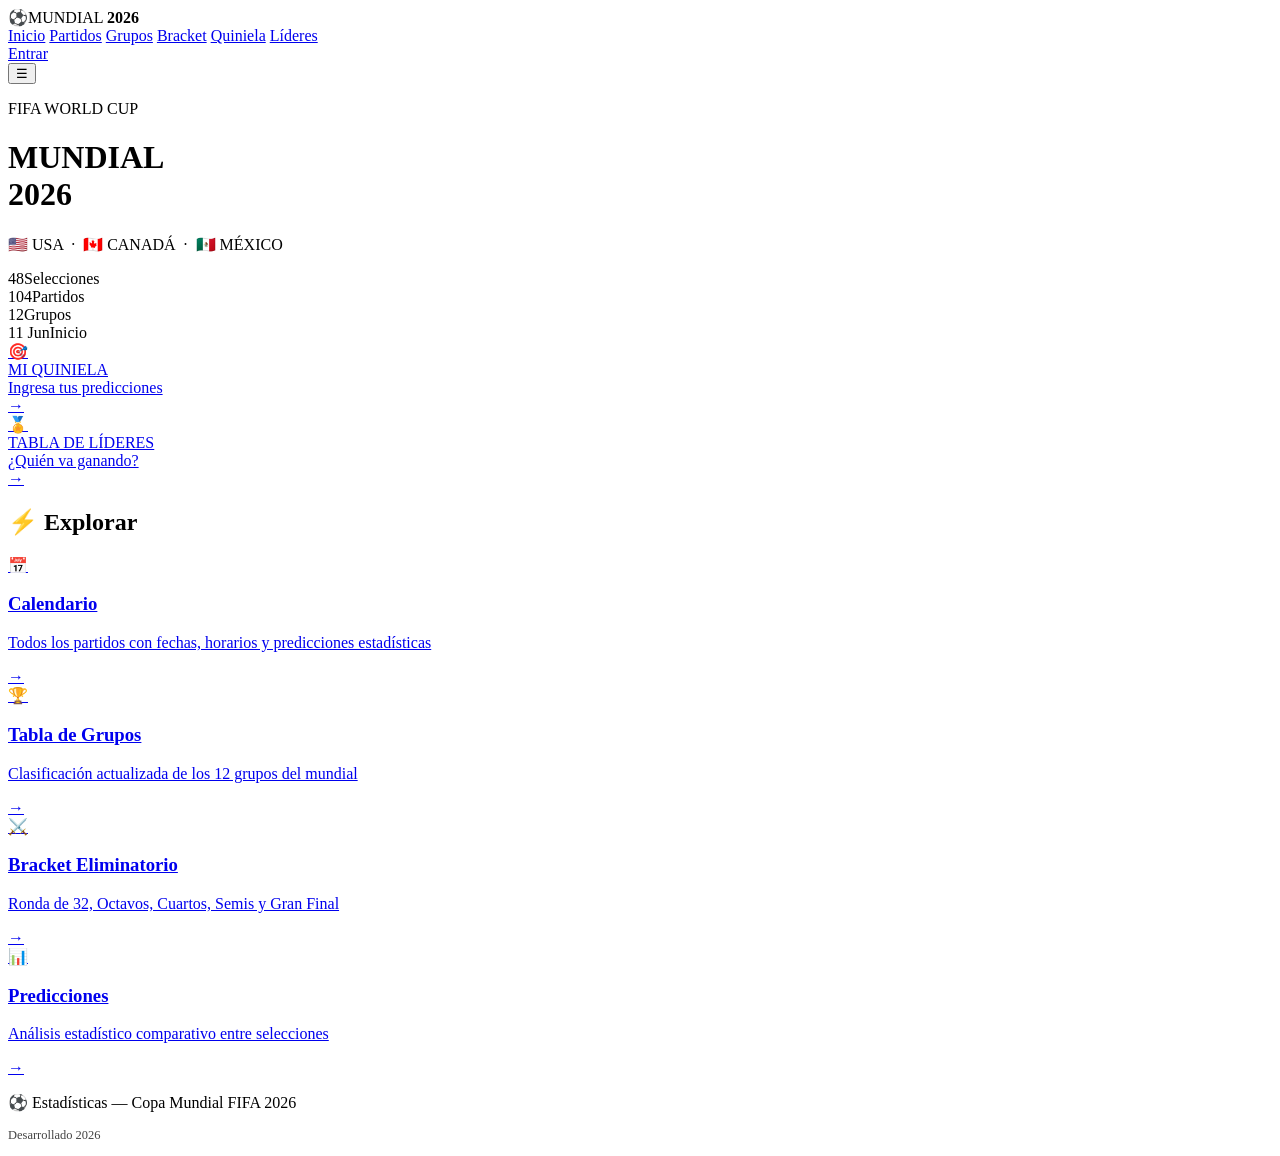
==== index.html @ 76055c12 "Version 6 - Errores estadistica" ====
<!DOCTYPE html>
<html lang="es">
<head>
  <meta charset="UTF-8"/>
  <meta name="viewport" content="width=device-width, initial-scale=1.0"/>
  <title>Mundial 2026 — Quiniela</title>
  <link href="https://fonts.googleapis.com/css2?family=Oswald:wght@400;600;700&family=Barlow:wght@300;400;500&display=swap" rel="stylesheet"/>
  <link rel="stylesheet" href="css/styles.css"/>
</head>
<body>
  <nav class="navbar">
    <div class="nav-brand"><span class="trophy">⚽</span><span class="brand-text">MUNDIAL <strong>2026</strong></span></div>
    <div class="nav-links" id="navLinks">
      <a href="index.html" class="active">Inicio</a>
      <a href="pages/calendario.html">Partidos</a>
      <a href="pages/grupos.html">Grupos</a>
      <a href="pages/brackets.html">Bracket</a>
      <a href="pages/quiniela.html">Quiniela</a>
      <a href="pages/lideres.html">Líderes</a>
      <div id="authArea"><a href="pages/login.html" class="btn-nav">Entrar</a></div>
    </div>
    <button class="hamburger" onclick="document.getElementById('navLinks').classList.toggle('open')">☰</button>
  </nav>

  <header class="hero">
    <div class="hero-bg"></div>
    <div class="hero-content">
      <p class="hero-label">FIFA WORLD CUP</p>
      <h1 class="hero-title">MUNDIAL<br/><span>2026</span></h1>
      <p class="hero-sub">🇺🇸 USA &nbsp;·&nbsp; 🇨🇦 CANADÁ &nbsp;·&nbsp; 🇲🇽 MÉXICO</p>
      <div class="hero-stats-bar">
        <div class="stat-pill"><span class="stat-n">48</span><span class="stat-l">Selecciones</span></div>
        <div class="stat-pill"><span class="stat-n">104</span><span class="stat-l">Partidos</span></div>
        <div class="stat-pill"><span class="stat-n">12</span><span class="stat-l">Grupos</span></div>
        <div class="stat-pill"><span class="stat-n">11 Jun</span><span class="stat-l">Inicio</span></div>
      </div>
    </div>
  </header>

  <section class="quick-actions">
    <div class="qa-grid">
      <a href="pages/quiniela.html" class="qa-card qa-primary">
        <div class="qa-icon">🎯</div>
        <div class="qa-text"><div class="qa-title">MI QUINIELA</div><div class="qa-sub">Ingresa tus predicciones</div></div>
        <span class="qa-arrow">→</span>
      </a>
      <a href="pages/lideres.html" class="qa-card qa-gold">
        <div class="qa-icon">🏅</div>
        <div class="qa-text"><div class="qa-title">TABLA DE LÍDERES</div><div class="qa-sub">¿Quién va ganando?</div></div>
        <span class="qa-arrow">→</span>
      </a>
    </div>
  </section>

  <section class="main-menu">
    <h2 class="section-title"><span>⚡</span> Explorar</h2>
    <div class="menu-grid">
      <a href="pages/calendario.html" class="menu-card" style="--accent:#00d4ff">
        <div class="card-icon">📅</div><h3>Calendario</h3>
        <p>Todos los partidos con fechas, horarios y predicciones estadísticas</p>
        <span class="card-arrow">→</span>
      </a>
      <a href="pages/grupos.html" class="menu-card" style="--accent:#00ff88">
        <div class="card-icon">🏆</div><h3>Tabla de Grupos</h3>
        <p>Clasificación actualizada de los 12 grupos del mundial</p>
        <span class="card-arrow">→</span>
      </a>
      <a href="pages/brackets.html" class="menu-card" style="--accent:#ff6b35">
        <div class="card-icon">⚔️</div><h3>Bracket Eliminatorio</h3>
        <p>Ronda de 32, Octavos, Cuartos, Semis y Gran Final</p>
        <span class="card-arrow">→</span>
      </a>
      <a href="pages/predicciones.html" class="menu-card" style="--accent:#fb7185">
        <div class="card-icon">📊</div><h3>Predicciones</h3>
        <p>Análisis estadístico comparativo entre selecciones</p>
        <span class="card-arrow">→</span>
      </a>
    </div>
  </section>

  <footer class="footer">
    <p>⚽ Estadísticas — Copa Mundial FIFA 2026</p>
    <p style="color:#444;font-size:.78rem;margin-top:.3rem">Desarrollado 2026</p>
  </footer>

  <script src="js/supabase.js"></script>
  <script src="js/app.js"></script>
  <script>
    // Render auth area
    document.addEventListener('DOMContentLoaded', () => {
      const area = document.getElementById('authArea');
      const session = SBAuth.getSession();
      const profile = JSON.parse(localStorage.getItem('user_profile') || 'null');
      if (session && profile) {
        area.innerHTML = `
          <span style="color:var(--text-dim);font-size:.8rem;margin-right:.5rem">
            ${profile.es_admin ? '🔑' : '👤'} ${profile.nombre}
          </span>
          ${profile.es_admin ? '<a href="pages/admin.html" class="btn-nav" style="margin-right:.4rem">Admin</a>' : ''}
          <button onclick="SBAuth.logout()" style="background:#c0392b;border:1px solid #e74c3c;color:#fff;font-weight:700;padding:.35rem .8rem;border-radius:5px;cursor:pointer;font-size:.82rem">🚪 Salir</button>
        `;
      }
    });
  </script>
</body>
</html>
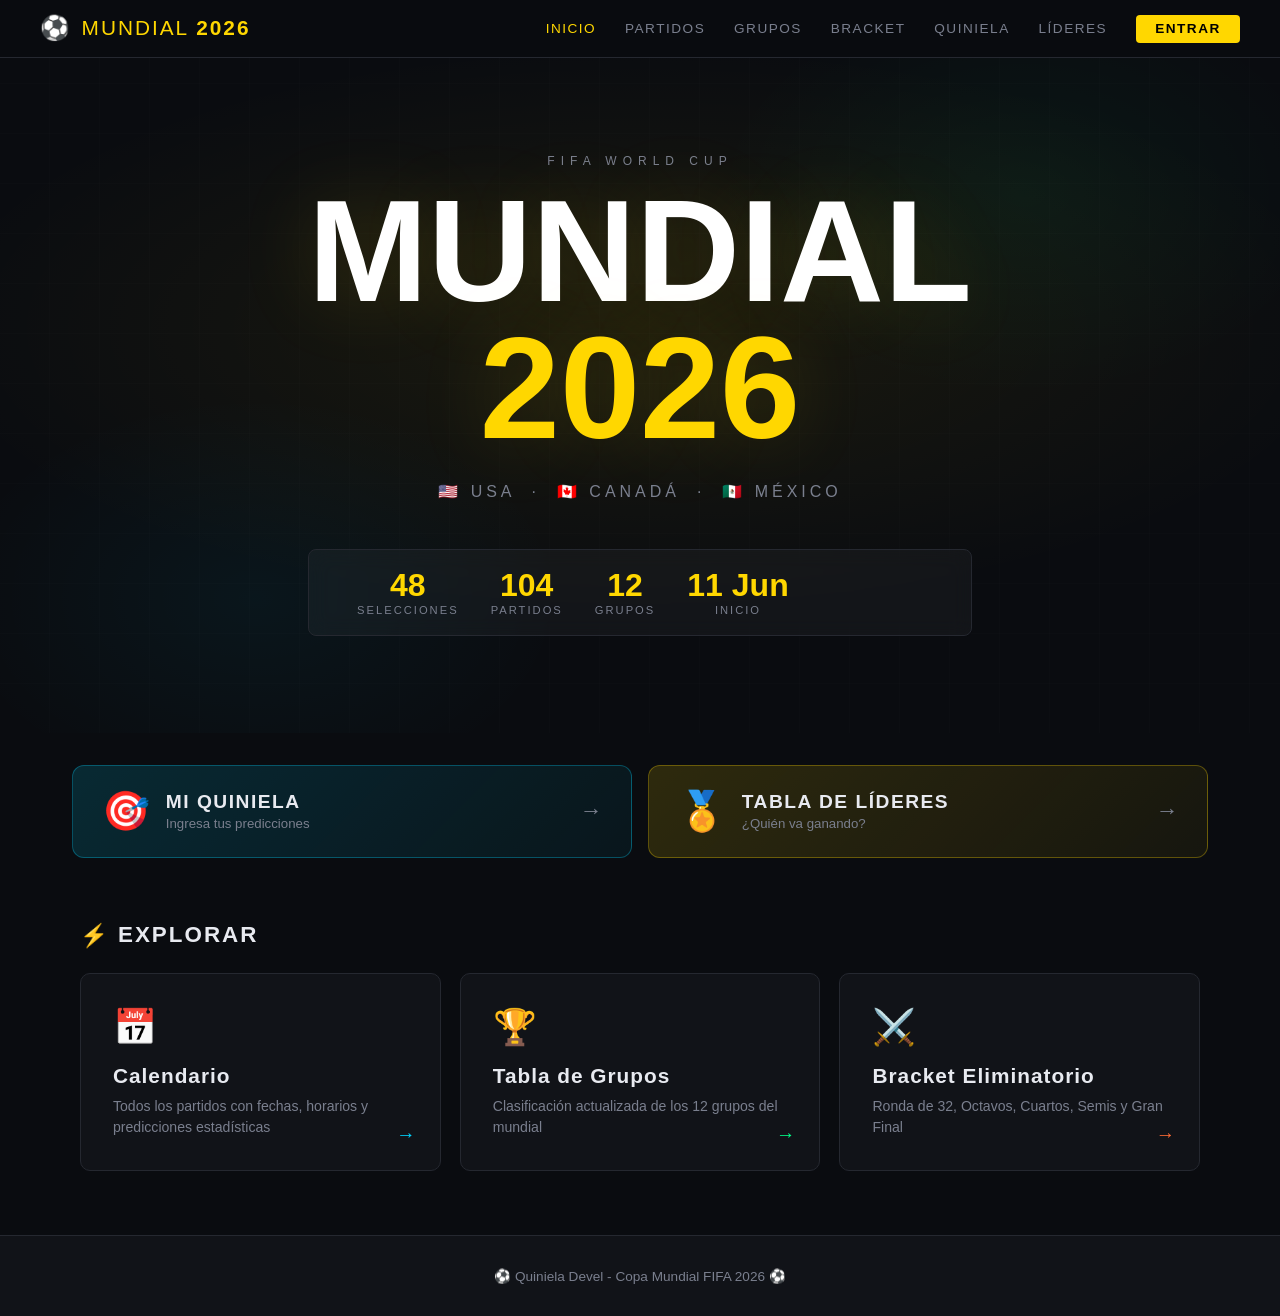
==== commit 1778ab53: "Ultima subida de cambios" ====
--- a/index.html
+++ b/index.html
@@ -70,23 +70,16 @@
         <p>Ronda de 32, Octavos, Cuartos, Semis y Gran Final</p>
         <span class="card-arrow">→</span>
       </a>
-      <a href="pages/predicciones.html" class="menu-card" style="--accent:#fb7185">
-        <div class="card-icon">📊</div><h3>Predicciones</h3>
-        <p>Análisis estadístico comparativo entre selecciones</p>
-        <span class="card-arrow">→</span>
-      </a>
     </div>
   </section>
 
   <footer class="footer">
-    <p>⚽ Estadísticas — Copa Mundial FIFA 2026</p>
-    <p style="color:#444;font-size:.78rem;margin-top:.3rem">Desarrollado 2026</p>
+    <p>⚽ Quiniela Devel - Copa Mundial FIFA 2026 ⚽</p>
   </footer>
 
   <script src="js/supabase.js"></script>
   <script src="js/app.js"></script>
   <script>
-    // Render auth area
     document.addEventListener('DOMContentLoaded', () => {
       const area = document.getElementById('authArea');
       const session = SBAuth.getSession();
--- a/css/styles.css
+++ b/css/styles.css
@@ -0,0 +1,1323 @@
+/* ============================================================
+   MUNDIAL 2026 — CSS Principal
+   Estilo: Dashboard deportivo oscuro con acentos vibrantes
+   ============================================================ */
+
+:root {
+  --bg: #0a0c10;
+  --bg2: #111318;
+  --bg3: #1a1d24;
+  --border: #252830;
+  --text: #e8eaf0;
+  --text-dim: #7a7f8e;
+  --gold: #ffd700;
+  --cyan: #00d4ff;
+  --green: #00ff88;
+  --red: #ff4757;
+  --font-display: 'Oswald', sans-serif;
+  --font-body: 'Barlow', sans-serif;
+}
+
+* { margin: 0; padding: 0; box-sizing: border-box; }
+
+body {
+  background: var(--bg);
+  color: var(--text);
+  font-family: var(--font-body);
+  min-height: 100vh;
+}
+
+a { text-decoration: none; color: inherit; }
+
+/* ── NAVBAR ── */
+.navbar {
+  display: flex;
+  align-items: center;
+  justify-content: space-between;
+  padding: .9rem 2.5rem;
+  background: rgba(10,12,16,.95);
+  border-bottom: 1px solid var(--border);
+  position: sticky;
+  top: 0;
+  z-index: 100;
+  backdrop-filter: blur(10px);
+}
+
+.nav-brand {
+  display: flex;
+  align-items: center;
+  gap: .6rem;
+  font-family: var(--font-display);
+  font-size: 1.3rem;
+  letter-spacing: 2px;
+  color: var(--gold);
+}
+
+.nav-brand .trophy { font-size: 1.5rem; }
+
+.nav-links {
+  display: flex;
+  align-items: center;
+  gap: 1.8rem;
+}
+
+.nav-links a {
+  font-family: var(--font-display);
+  font-size: .85rem;
+  letter-spacing: 1.5px;
+  text-transform: uppercase;
+  color: var(--text-dim);
+  transition: color .2s;
+}
+
+.nav-links a:hover,
+.nav-links a.active { color: var(--gold); }
+
+.btn-nav {
+  background: var(--gold);
+  color: #000 !important;
+  padding: .4rem 1.2rem;
+  border-radius: 4px;
+  font-weight: 600;
+  transition: opacity .2s !important;
+}
+.btn-nav:hover { opacity: .85; }
+
+/* ── HERO ── */
+.hero {
+  position: relative;
+  min-height: 75vh;
+  display: flex;
+  flex-direction: column;
+  align-items: center;
+  justify-content: center;
+  overflow: hidden;
+  text-align: center;
+}
+
+.hero-bg {
+  position: absolute;
+  inset: 0;
+  background:
+    radial-gradient(ellipse 80% 60% at 50% 40%, rgba(255,215,0,.07) 0%, transparent 70%),
+    radial-gradient(ellipse 40% 50% at 20% 80%, rgba(0,212,255,.05) 0%, transparent 60%),
+    radial-gradient(ellipse 40% 50% at 80% 20%, rgba(0,255,136,.05) 0%, transparent 60%);
+  background-color: var(--bg);
+}
+
+/* field lines overlay */
+.hero-bg::after {
+  content: '';
+  position: absolute;
+  inset: 0;
+  background-image:
+    repeating-linear-gradient(90deg, transparent, transparent 49px, rgba(255,255,255,.02) 50px),
+    repeating-linear-gradient(0deg,  transparent, transparent 49px, rgba(255,255,255,.02) 50px);
+}
+
+.hero-content { position: relative; z-index: 1; }
+
+.hero-label {
+  font-family: var(--font-display);
+  font-size: .75rem;
+  letter-spacing: 6px;
+  color: var(--text-dim);
+  margin-bottom: 1rem;
+}
+
+.hero-title {
+  font-family: var(--font-display);
+  font-size: clamp(4rem, 12vw, 9rem);
+  font-weight: 700;
+  line-height: .95;
+  color: #fff;
+  text-shadow: 0 0 80px rgba(255,215,0,.15);
+}
+.hero-title span { color: var(--gold); }
+
+.hero-sub {
+  margin-top: 1.5rem;
+  font-size: 1rem;
+  letter-spacing: 4px;
+  color: var(--text-dim);
+  text-transform: uppercase;
+}
+
+.hero-countries {
+  margin-top: .8rem;
+  font-size: .9rem;
+  color: var(--cyan);
+  letter-spacing: 2px;
+}
+
+.hero-stats-bar {
+  position: relative;
+  z-index: 1;
+  display: flex;
+  gap: 2rem;
+  margin-top: 3rem;
+  padding: 1.2rem 3rem;
+  background: rgba(255,255,255,.04);
+  border: 1px solid var(--border);
+  border-radius: 8px;
+  backdrop-filter: blur(10px);
+}
+
+.stat-pill {
+  display: flex;
+  flex-direction: column;
+  align-items: center;
+  gap: .2rem;
+}
+
+.stat-n {
+  font-family: var(--font-display);
+  font-size: 2rem;
+  font-weight: 700;
+  color: var(--gold);
+  line-height: 1;
+}
+
+.stat-l {
+  font-size: .7rem;
+  letter-spacing: 2px;
+  text-transform: uppercase;
+  color: var(--text-dim);
+}
+
+/* ── MAIN MENU ── */
+.main-menu {
+  padding: 4rem 2.5rem;
+  max-width: 1200px;
+  margin: 0 auto;
+}
+
+.menu-grid {
+  display: grid;
+  grid-template-columns: repeat(auto-fit, minmax(300px, 1fr));
+  gap: 1.2rem;
+}
+
+.menu-card {
+  display: block;
+  background: var(--bg2);
+  border: 1px solid var(--border);
+  border-radius: 10px;
+  padding: 2rem;
+  transition: transform .2s, border-color .2s, box-shadow .2s;
+  position: relative;
+  overflow: hidden;
+  cursor: pointer;
+}
+
+.menu-card::before {
+  content: '';
+  position: absolute;
+  top: 0; left: 0; right: 0;
+  height: 3px;
+  background: var(--accent);
+  transform: scaleX(0);
+  transform-origin: left;
+  transition: transform .3s;
+}
+
+.menu-card:hover::before { transform: scaleX(1); }
+
+.menu-card:hover {
+  transform: translateY(-4px);
+  border-color: var(--accent);
+  box-shadow: 0 10px 40px rgba(0,0,0,.4);
+}
+
+.card-icon {
+  font-size: 2.2rem;
+  margin-bottom: 1rem;
+}
+
+.menu-card h3 {
+  font-family: var(--font-display);
+  font-size: 1.3rem;
+  letter-spacing: 1px;
+  margin-bottom: .5rem;
+  color: var(--text);
+}
+
+.menu-card p {
+  font-size: .88rem;
+  color: var(--text-dim);
+  line-height: 1.5;
+}
+
+.card-arrow {
+  position: absolute;
+  bottom: 1.5rem;
+  right: 1.5rem;
+  font-size: 1.2rem;
+  color: var(--accent);
+  transition: transform .2s;
+}
+
+.menu-card:hover .card-arrow { transform: translateX(4px); }
+
+/* ── UPCOMING MATCHES ── */
+.upcoming {
+  padding: 2rem 2.5rem 4rem;
+  max-width: 1200px;
+  margin: 0 auto;
+}
+
+.section-title {
+  font-family: var(--font-display);
+  font-size: 1.4rem;
+  letter-spacing: 2px;
+  text-transform: uppercase;
+  color: var(--text);
+  margin-bottom: 1.5rem;
+  display: flex;
+  align-items: center;
+  gap: .5rem;
+}
+
+.matches-strip {
+  display: flex;
+  flex-wrap: wrap;
+  gap: .8rem;
+}
+
+.match-chip {
+  background: var(--bg2);
+  border: 1px solid var(--border);
+  border-radius: 8px;
+  padding: .8rem 1.2rem;
+  display: flex;
+  flex-direction: column;
+  gap: .2rem;
+  min-width: 180px;
+  transition: border-color .2s;
+}
+
+.match-chip:hover { border-color: var(--gold); }
+
+.chip-group {
+  font-size: .65rem;
+  text-transform: uppercase;
+  letter-spacing: 2px;
+  color: var(--gold);
+}
+
+.chip-teams {
+  font-family: var(--font-display);
+  font-size: .95rem;
+  color: var(--text);
+}
+
+.chip-teams em {
+  font-style: normal;
+  color: var(--text-dim);
+  font-size: .75rem;
+  margin: 0 .2rem;
+}
+
+.chip-date {
+  font-size: .72rem;
+  color: var(--text-dim);
+}
+
+/* ── PAGE HEADER ── */
+.page-header {
+  background: var(--bg2);
+  border-bottom: 1px solid var(--border);
+  padding: 2.5rem 2.5rem 2rem;
+}
+
+.page-header h1 {
+  font-family: var(--font-display);
+  font-size: 2.2rem;
+  letter-spacing: 2px;
+  color: var(--gold);
+}
+
+.page-header p {
+  color: var(--text-dim);
+  margin-top: .3rem;
+}
+
+/* ── PAGE CONTENT ── */
+.page-content {
+  max-width: 1200px;
+  margin: 0 auto;
+  padding: 2.5rem;
+}
+
+/* ── TABLES ── */
+.table-wrap {
+  overflow-x: auto;
+  border-radius: 10px;
+  border: 1px solid var(--border);
+}
+
+table {
+  width: 100%;
+  border-collapse: collapse;
+  font-size: .88rem;
+}
+
+thead tr {
+  background: var(--bg3);
+  border-bottom: 1px solid var(--border);
+}
+
+thead th {
+  padding: .9rem 1rem;
+  text-align: left;
+  font-family: var(--font-display);
+  font-size: .75rem;
+  letter-spacing: 2px;
+  text-transform: uppercase;
+  color: var(--text-dim);
+  white-space: nowrap;
+}
+
+tbody tr {
+  border-bottom: 1px solid var(--border);
+  transition: background .15s;
+}
+
+tbody tr:last-child { border-bottom: none; }
+tbody tr:hover { background: rgba(255,255,255,.03); }
+
+tbody td {
+  padding: .85rem 1rem;
+  color: var(--text);
+}
+
+.td-team {
+  font-weight: 500;
+  display: flex;
+  align-items: center;
+  gap: .6rem;
+}
+
+.td-num {
+  font-family: var(--font-display);
+  font-size: 1rem;
+  text-align: center;
+}
+
+.pts { color: var(--gold); font-weight: 700; }
+.win { color: var(--green); }
+.loss { color: var(--red); }
+
+/* ── MATCH ROWS ── */
+.match-row {
+  display: grid;
+  grid-template-columns: 1fr auto 1fr;
+  align-items: center;
+  padding: 1rem 1.5rem;
+  border-bottom: 1px solid var(--border);
+  gap: 1rem;
+  cursor: pointer;
+  transition: background .15s;
+}
+
+.match-row:hover { background: rgba(255,255,255,.03); }
+
+.team-side {
+  display: flex;
+  align-items: center;
+  gap: .6rem;
+}
+
+.team-side.away {
+  flex-direction: row-reverse;
+  text-align: right;
+}
+
+.team-name {
+  font-family: var(--font-display);
+  font-size: 1rem;
+  letter-spacing: .5px;
+}
+
+.match-center {
+  display: flex;
+  flex-direction: column;
+  align-items: center;
+  gap: .2rem;
+  min-width: 100px;
+}
+
+.match-score {
+  font-family: var(--font-display);
+  font-size: 1.4rem;
+  font-weight: 700;
+  color: var(--gold);
+}
+
+.match-vs {
+  font-family: var(--font-display);
+  font-size: 1.1rem;
+  color: var(--text-dim);
+}
+
+.match-time {
+  font-size: .75rem;
+  color: var(--text-dim);
+}
+
+.badge-group {
+  font-size: .65rem;
+  letter-spacing: 2px;
+  text-transform: uppercase;
+  color: var(--cyan);
+  background: rgba(0,212,255,.08);
+  padding: .15rem .5rem;
+  border-radius: 3px;
+}
+
+.badge-status {
+  font-size: .65rem;
+  letter-spacing: 1px;
+  padding: .15rem .5rem;
+  border-radius: 3px;
+}
+
+.status-pending {
+  color: var(--text-dim);
+  background: rgba(255,255,255,.06);
+}
+
+.status-live {
+  color: var(--green);
+  background: rgba(0,255,136,.1);
+  animation: pulse 1.5s infinite;
+}
+
+.status-done {
+  color: #fff;
+  background: rgba(255,255,255,.1);
+}
+
+@keyframes pulse {
+  0%,100% { opacity:1 }
+  50% { opacity:.5 }
+}
+
+/* ── MODAL ── */
+.modal-overlay {
+  position: fixed;
+  inset: 0;
+  background: rgba(0,0,0,.8);
+  backdrop-filter: blur(6px);
+  display: flex;
+  align-items: center;
+  justify-content: center;
+  z-index: 999;
+  opacity: 0;
+  pointer-events: none;
+  transition: opacity .25s;
+}
+
+.modal-overlay.open {
+  opacity: 1;
+  pointer-events: all;
+}
+
+.modal {
+  background: var(--bg2);
+  border: 1px solid var(--border);
+  border-radius: 14px;
+  padding: 2rem;
+  max-width: 540px;
+  width: 90%;
+  max-height: 85vh;
+  overflow-y: auto;
+  transform: translateY(20px);
+  transition: transform .25s;
+}
+
+.modal-overlay.open .modal { transform: translateY(0); }
+
+.modal-header {
+  display: flex;
+  justify-content: space-between;
+  align-items: flex-start;
+  margin-bottom: 1.5rem;
+}
+
+.modal-title {
+  font-family: var(--font-display);
+  font-size: 1.3rem;
+  color: var(--gold);
+}
+
+.modal-close {
+  background: none;
+  border: none;
+  color: var(--text-dim);
+  font-size: 1.3rem;
+  cursor: pointer;
+  transition: color .2s;
+}
+.modal-close:hover { color: var(--text); }
+
+/* Prediction box */
+.pred-box {
+  background: var(--bg3);
+  border-radius: 10px;
+  padding: 1.5rem;
+  margin: 1rem 0;
+}
+
+.pred-teams {
+  display: flex;
+  justify-content: space-between;
+  align-items: center;
+  font-family: var(--font-display);
+  font-size: 1.3rem;
+  margin-bottom: 1rem;
+}
+
+.pred-score {
+  color: var(--gold);
+  font-size: 1.8rem;
+  font-weight: 700;
+  letter-spacing: 3px;
+}
+
+.pred-stats {
+  display: grid;
+  grid-template-columns: 1fr 1fr 1fr;
+  gap: .8rem;
+  margin-top: 1rem;
+}
+
+.pred-stat {
+  background: rgba(255,255,255,.04);
+  border-radius: 6px;
+  padding: .7rem;
+  text-align: center;
+}
+
+.pred-stat .val {
+  font-family: var(--font-display);
+  font-size: 1.2rem;
+  color: var(--cyan);
+}
+
+.pred-stat .lbl {
+  font-size: .65rem;
+  text-transform: uppercase;
+  letter-spacing: 1px;
+  color: var(--text-dim);
+  margin-top: .2rem;
+}
+
+.pred-explain {
+  background: rgba(0,255,136,.05);
+  border-left: 3px solid var(--green);
+  padding: 1rem 1.2rem;
+  border-radius: 0 8px 8px 0;
+  font-size: .85rem;
+  color: var(--text);
+  line-height: 1.6;
+  margin-top: 1rem;
+}
+
+/* ── FORMS ── */
+.form-group {
+  margin-bottom: 1.2rem;
+}
+
+.form-group label {
+  display: block;
+  font-size: .78rem;
+  letter-spacing: 1.5px;
+  text-transform: uppercase;
+  color: var(--text-dim);
+  margin-bottom: .4rem;
+}
+
+.form-group input,
+.form-group select {
+  width: 100%;
+  background: var(--bg3);
+  border: 1px solid var(--border);
+  border-radius: 6px;
+  padding: .75rem 1rem;
+  color: var(--text);
+  font-family: var(--font-body);
+  font-size: .9rem;
+  outline: none;
+  transition: border-color .2s;
+}
+
+.form-group input:focus,
+.form-group select:focus {
+  border-color: var(--gold);
+}
+
+.btn {
+  display: inline-flex;
+  align-items: center;
+  gap: .5rem;
+  padding: .75rem 1.8rem;
+  border-radius: 6px;
+  border: none;
+  cursor: pointer;
+  font-family: var(--font-display);
+  font-size: .9rem;
+  letter-spacing: 1px;
+  text-transform: uppercase;
+  transition: opacity .2s, transform .15s;
+}
+
+.btn:hover { opacity: .85; transform: translateY(-1px); }
+.btn:active { transform: translateY(0); }
+
+.btn-primary { background: var(--gold); color: #000; }
+.btn-secondary { background: var(--bg3); color: var(--text); border: 1px solid var(--border); }
+.btn-success { background: var(--green); color: #000; }
+.btn-danger { background: var(--red); color: #fff; }
+.btn-sm { padding: .4rem 1rem; font-size: .8rem; }
+.btn-full { width: 100%; justify-content: center; }
+
+/* ── GROUP BLOCK ── */
+.group-block {
+  background: var(--bg2);
+  border: 1px solid var(--border);
+  border-radius: 10px;
+  overflow: hidden;
+  margin-bottom: 1.5rem;
+}
+
+.group-header {
+  background: var(--bg3);
+  padding: .8rem 1.2rem;
+  font-family: var(--font-display);
+  font-size: 1rem;
+  letter-spacing: 2px;
+  text-transform: uppercase;
+  color: var(--gold);
+  border-bottom: 1px solid var(--border);
+}
+
+/* ── BRACKET ── */
+.bracket-container {
+  overflow-x: auto;
+  padding-bottom: 1rem;
+}
+
+.bracket {
+  display: flex;
+  gap: 2rem;
+  min-width: 1200px;
+  padding: 1rem;
+}
+
+.bracket-round {
+  display: flex;
+  flex-direction: column;
+  gap: .5rem;
+  min-width: 180px;
+}
+
+.round-title {
+  font-family: var(--font-display);
+  font-size: .75rem;
+  letter-spacing: 2px;
+  text-transform: uppercase;
+  color: var(--gold);
+  padding: .5rem;
+  text-align: center;
+  border-bottom: 1px solid var(--border);
+  margin-bottom: .5rem;
+}
+
+.bracket-match {
+  background: var(--bg3);
+  border: 1px solid var(--border);
+  border-radius: 6px;
+  overflow: hidden;
+  font-size: .82rem;
+}
+
+.bracket-team {
+  padding: .5rem .8rem;
+  display: flex;
+  justify-content: space-between;
+  border-bottom: 1px solid var(--border);
+}
+
+.bracket-team:last-child { border-bottom: none; }
+.bracket-team.winner { color: var(--gold); font-weight: 600; }
+.bracket-team.tbd { color: var(--text-dim); font-style: italic; }
+
+/* ── LEADERBOARD ── */
+.leader-row {
+  display: flex;
+  align-items: center;
+  gap: 1rem;
+  padding: .9rem 1.2rem;
+  border-bottom: 1px solid var(--border);
+  transition: background .15s;
+}
+
+.leader-row:hover { background: rgba(255,255,255,.03); }
+
+.leader-rank {
+  font-family: var(--font-display);
+  font-size: 1.2rem;
+  font-weight: 700;
+  width: 2rem;
+  text-align: center;
+  color: var(--text-dim);
+}
+
+.leader-rank.gold { color: var(--gold); }
+.leader-rank.silver { color: #c0c0c0; }
+.leader-rank.bronze { color: #cd7f32; }
+
+.leader-name {
+  flex: 1;
+  font-weight: 500;
+}
+
+.leader-pts {
+  font-family: var(--font-display);
+  font-size: 1.1rem;
+  color: var(--gold);
+}
+
+/* ── AUTH PAGES ── */
+.auth-page {
+  min-height: 100vh;
+  display: flex;
+  align-items: center;
+  justify-content: center;
+  background: var(--bg);
+}
+
+.auth-card {
+  background: var(--bg2);
+  border: 1px solid var(--border);
+  border-radius: 14px;
+  padding: 2.5rem;
+  width: 100%;
+  max-width: 400px;
+}
+
+.auth-logo {
+  text-align: center;
+  margin-bottom: 2rem;
+}
+
+.auth-logo .trophy-big { font-size: 2.5rem; }
+
+.auth-logo h2 {
+  font-family: var(--font-display);
+  color: var(--gold);
+  letter-spacing: 2px;
+  margin-top: .5rem;
+}
+
+.auth-tabs {
+  display: flex;
+  border-bottom: 1px solid var(--border);
+  margin-bottom: 1.5rem;
+}
+
+.auth-tab {
+  flex: 1;
+  padding: .6rem;
+  text-align: center;
+  font-family: var(--font-display);
+  font-size: .85rem;
+  letter-spacing: 1px;
+  text-transform: uppercase;
+  color: var(--text-dim);
+  cursor: pointer;
+  border-bottom: 2px solid transparent;
+  transition: color .2s, border-color .2s;
+}
+
+.auth-tab.active {
+  color: var(--gold);
+  border-color: var(--gold);
+}
+
+/* ── ALERTS ── */
+.alert {
+  padding: .75rem 1rem;
+  border-radius: 6px;
+  font-size: .85rem;
+  margin-bottom: 1rem;
+}
+
+.alert-success { background: rgba(0,255,136,.1); border: 1px solid rgba(0,255,136,.3); color: var(--green); }
+.alert-error   { background: rgba(255,71,87,.1);  border: 1px solid rgba(255,71,87,.3);  color: var(--red); }
+.alert-info    { background: rgba(0,212,255,.1);  border: 1px solid rgba(0,212,255,.3);  color: var(--cyan); }
+
+/* ── ADMIN PANEL ── */
+.admin-grid {
+  display: grid;
+  grid-template-columns: 240px 1fr;
+  min-height: calc(100vh - 60px);
+}
+
+.admin-sidebar {
+  background: var(--bg2);
+  border-right: 1px solid var(--border);
+  padding: 1.5rem 0;
+}
+
+.sidebar-item {
+  display: flex;
+  align-items: center;
+  gap: .8rem;
+  padding: .8rem 1.5rem;
+  font-size: .85rem;
+  color: var(--text-dim);
+  cursor: pointer;
+  transition: background .15s, color .15s;
+  border-left: 3px solid transparent;
+}
+
+.sidebar-item:hover { background: rgba(255,255,255,.04); color: var(--text); }
+.sidebar-item.active { color: var(--gold); border-left-color: var(--gold); background: rgba(255,215,0,.04); }
+
+.admin-main { padding: 2rem; }
+
+/* ── FILE UPLOAD ── */
+.upload-area {
+  border: 2px dashed var(--border);
+  border-radius: 10px;
+  padding: 2.5rem;
+  text-align: center;
+  transition: border-color .2s;
+  cursor: pointer;
+}
+
+.upload-area:hover { border-color: var(--gold); }
+.upload-icon { font-size: 2rem; margin-bottom: .5rem; }
+.upload-text { color: var(--text-dim); font-size: .9rem; }
+
+/* ── RESPONSIVE ── */
+@media (max-width: 768px) {
+  .navbar { padding: .8rem 1rem; }
+  .nav-links { gap: .8rem; }
+  .nav-links a { font-size: .75rem; }
+  .hero { min-height: 60vh; }
+  .hero-stats-bar { flex-wrap: wrap; gap: 1rem; padding: 1rem 1.5rem; }
+  .main-menu { padding: 2rem 1rem; }
+  .menu-grid { grid-template-columns: 1fr; }
+  .page-content { padding: 1.5rem 1rem; }
+  .admin-grid { grid-template-columns: 1fr; }
+  .bracket { min-width: 900px; }
+}
+
+/* ── FOOTER ── */
+.footer {
+  background: var(--bg2);
+  border-top: 1px solid var(--border);
+  text-align: center;
+  padding: 2rem;
+  color: var(--text-dim);
+  font-size: .85rem;
+}
+
+/* ── SCROLLBAR ── */
+::-webkit-scrollbar { width: 6px; height: 6px; }
+::-webkit-scrollbar-track { background: var(--bg); }
+::-webkit-scrollbar-thumb { background: var(--border); border-radius: 3px; }
+::-webkit-scrollbar-thumb:hover { background: var(--text-dim); }
+
+/* ── TABS ── */
+.tabs {
+  display: flex;
+  gap: .5rem;
+  flex-wrap: wrap;
+  margin-bottom: 1.5rem;
+}
+
+.tab {
+  padding: .5rem 1.2rem;
+  border-radius: 6px;
+  background: var(--bg3);
+  border: 1px solid var(--border);
+  color: var(--text-dim);
+  cursor: pointer;
+  font-family: var(--font-display);
+  font-size: .8rem;
+  letter-spacing: 1px;
+  text-transform: uppercase;
+  transition: all .2s;
+}
+
+.tab:hover, .tab.active {
+  background: var(--gold);
+  color: #000;
+  border-color: var(--gold);
+}
+
+/* ── SCORE INPUT ── */
+.score-input {
+  display: flex;
+  align-items: center;
+  gap: .5rem;
+}
+
+.score-input input {
+  width: 60px;
+  text-align: center;
+  font-family: var(--font-display);
+  font-size: 1.3rem;
+}
+
+.score-sep {
+  font-family: var(--font-display);
+  font-size: 1.3rem;
+  color: var(--text-dim);
+}
+
+.hidden { display: none !important; }
+.text-center { text-align: center; }
+.text-gold { color: var(--gold); }
+.text-dim { color: var(--text-dim); }
+.mt1 { margin-top: 1rem; }
+.mt2 { margin-top: 2rem; }
+.mb1 { margin-bottom: 1rem; }
+.mb2 { margin-bottom: 2rem; }
+.gap { display: flex; gap: .8rem; align-items: center; }
+
+/* ============================================================
+   ACTUALIZACIONES: responsive, home QA cards, match text size
+   ============================================================ */
+
+/* ── HAMBURGER ── */
+.hamburger {
+  display: none;
+  background: none;
+  border: none;
+  color: var(--text);
+  font-size: 1.5rem;
+  cursor: pointer;
+  padding: .3rem .5rem;
+}
+
+/* ── QUICK ACTIONS HOME ── */
+.quick-actions {
+  padding: 2rem 2rem 0;
+  max-width: 1200px;
+  margin: 0 auto;
+}
+
+.qa-grid {
+  display: grid;
+  grid-template-columns: 1fr 1fr;
+  gap: 1rem;
+}
+
+.qa-card {
+  display: flex;
+  align-items: center;
+  gap: 1rem;
+  padding: 1.4rem 1.8rem;
+  border-radius: 12px;
+  border: 1px solid var(--border);
+  text-decoration: none;
+  transition: transform .2s, box-shadow .2s;
+  position: relative;
+  overflow: hidden;
+}
+
+.qa-card:hover {
+  transform: translateY(-3px);
+  box-shadow: 0 12px 40px rgba(0,0,0,.4);
+}
+
+.qa-primary {
+  background: linear-gradient(135deg, rgba(0,212,255,.15), rgba(0,212,255,.05));
+  border-color: rgba(0,212,255,.3);
+}
+
+.qa-gold {
+  background: linear-gradient(135deg, rgba(255,215,0,.15), rgba(255,215,0,.05));
+  border-color: rgba(255,215,0,.3);
+}
+
+.qa-icon { font-size: 2.4rem; flex-shrink: 0; }
+
+.qa-text { flex: 1; }
+
+.qa-title {
+  font-family: var(--font-display);
+  font-size: 1.2rem;
+  font-weight: 700;
+  letter-spacing: 1.5px;
+  color: var(--text);
+}
+
+.qa-sub {
+  font-size: .83rem;
+  color: var(--text-dim);
+  margin-top: .2rem;
+}
+
+.qa-arrow {
+  font-size: 1.4rem;
+  color: var(--text-dim);
+  transition: transform .2s;
+}
+
+.qa-card:hover .qa-arrow { transform: translateX(4px); }
+
+/* ── MATCH ROW — bigger text ── */
+.match-row {
+  display: grid;
+  grid-template-columns: 1fr auto 1fr;
+  align-items: center;
+  padding: 1.1rem 1.5rem;
+  border-bottom: 1px solid var(--border);
+  gap: 1rem;
+  cursor: pointer;
+  transition: background .15s;
+}
+
+.team-name {
+  font-family: var(--font-display);
+  font-size: 1.15rem;  /* BIGGER */
+  letter-spacing: .5px;
+}
+
+.match-date-row {
+  font-family: var(--font-display);
+  font-size: .95rem;   /* BIGGER date */
+  color: var(--gold);
+  letter-spacing: 1px;
+}
+
+.match-time-big {
+  font-family: var(--font-display);
+  font-size: 1rem;
+  color: var(--text);
+  font-weight: 600;
+}
+
+/* ── MOBILE RESPONSIVE ── */
+@media (max-width: 768px) {
+  .hamburger { display: block; }
+
+  .nav-links {
+    display: none;
+    position: absolute;
+    top: 57px;
+    left: 0;
+    right: 0;
+    background: rgba(10,12,16,.98);
+    flex-direction: column;
+    padding: 1rem 1.5rem;
+    gap: 0;
+    border-bottom: 1px solid var(--border);
+    backdrop-filter: blur(10px);
+    z-index: 99;
+  }
+
+  .nav-links.open { display: flex; }
+
+  .nav-links a {
+    padding: .8rem 0;
+    border-bottom: 1px solid var(--border);
+    font-size: 1rem;
+  }
+
+  .nav-links a:last-of-type { border-bottom: none; }
+
+  #authArea {
+    padding: .8rem 0;
+  }
+
+  .qa-grid {
+    grid-template-columns: 1fr;
+  }
+
+  .qa-title { font-size: 1.1rem; }
+
+  .hero-title { font-size: clamp(3rem, 16vw, 7rem); }
+
+  .hero-stats-bar {
+    flex-wrap: wrap;
+    gap: .8rem;
+    padding: .8rem 1rem;
+  }
+
+  .stat-n { font-size: 1.5rem; }
+
+  .main-menu { padding: 1.5rem 1rem; }
+
+  .menu-grid { grid-template-columns: 1fr; gap: .8rem; }
+
+  .menu-card { padding: 1.2rem; }
+
+  .upcoming { padding: 1rem 1rem 2rem; }
+
+  /* Calendar on mobile */
+  .match-row {
+    padding: .9rem 1rem;
+    gap: .5rem;
+  }
+
+  .team-name { font-size: 1rem; }
+
+  .match-center { min-width: 70px; }
+
+  .page-header { padding: 1.5rem 1rem 1rem; }
+  .page-header h1 { font-size: 1.5rem; }
+
+  .page-content { padding: 1rem; }
+
+  /* Quiniela on mobile */
+  .quiniela-row {
+    flex-wrap: wrap;
+    gap: .4rem;
+  }
+
+  /* Modal on mobile */
+  .modal {
+    padding: 1.2rem;
+    margin: .5rem;
+    max-height: 92vh;
+  }
+
+  .pred-stats {
+    grid-template-columns: 1fr 1fr;
+  }
+
+  /* Admin on mobile */
+  .admin-grid {
+    grid-template-columns: 1fr;
+  }
+
+  .admin-sidebar {
+    display: flex;
+    flex-wrap: wrap;
+    padding: .5rem;
+    border-right: none;
+    border-bottom: 1px solid var(--border);
+    gap: .3rem;
+  }
+
+  .sidebar-item {
+    padding: .5rem .8rem;
+    border-left: none;
+    border-radius: 6px;
+    font-size: .78rem;
+    border: 1px solid var(--border);
+  }
+
+  .sidebar-item.active {
+    background: var(--gold);
+    color: #000;
+    border-color: var(--gold);
+  }
+
+  .bracket { min-width: 700px; }
+
+  /* Groups on mobile */
+  .group-header { font-size: .85rem; }
+
+  table { font-size: .78rem; }
+
+  thead th { padding: .6rem .4rem; font-size: .65rem; }
+  tbody td { padding: .6rem .4rem; }
+
+  .auth-card { margin: 1rem; }
+
+  .hero-stats-bar { margin-top: 2rem; }
+}
+
+@media (max-width: 480px) {
+  .navbar { padding: .8rem 1rem; }
+
+  .match-row {
+    grid-template-columns: 1fr auto 1fr;
+    padding: .7rem .8rem;
+  }
+
+  .team-name { font-size: .9rem; }
+
+  .match-score { font-size: 1.1rem; }
+
+  .badge-group { display: none; }
+
+  .qa-card { padding: 1rem 1.2rem; }
+  .qa-icon { font-size: 1.8rem; }
+  .qa-title { font-size: 1rem; }
+}
+
+/* ── CALENDAR DATE HEADER (more visible) ── */
+.date-header {
+  background: var(--bg3);
+  padding: .7rem 1.2rem;
+  font-family: var(--font-display);
+  font-size: 1rem;
+  letter-spacing: 2px;
+  color: var(--gold);
+  border-bottom: 1px solid var(--border);
+  display: flex;
+  align-items: center;
+  gap: .5rem;
+}
+
+/* ── PREDICTION SUGGESTION CHIP ── */
+.pred-suggestion {
+  display: flex;
+  align-items: center;
+  gap: .6rem;
+  padding: .5rem .8rem;
+  background: rgba(255,215,0,.06);
+  border: 1px solid rgba(255,215,0,.15);
+  border-radius: 6px;
+  margin-top: .4rem;
+  font-size: .78rem;
+  color: var(--text-dim);
+  cursor: pointer;
+  transition: background .2s;
+}
+
+.pred-suggestion:hover {
+  background: rgba(255,215,0,.12);
+  color: var(--text);
+}
+
+.pred-suggestion .sug-score {
+  font-family: var(--font-display);
+  font-size: 1rem;
+  color: var(--gold);
+  font-weight: 700;
+}
+
+.pred-suggestion .sug-label {
+  font-size: .72rem;
+}
+
+/* ── LOCK BADGE ── */
+.lock-badge {
+  font-size: .68rem;
+  color: var(--red);
+  background: rgba(255,71,87,.1);
+  border: 1px solid rgba(255,71,87,.2);
+  padding: .15rem .5rem;
+  border-radius: 3px;
+  letter-spacing: 1px;
+}
+
+.open-badge {
+  font-size: .68rem;
+  color: var(--green);
+  background: rgba(0,255,136,.08);
+  border: 1px solid rgba(0,255,136,.15);
+  padding: .15rem .5rem;
+  border-radius: 3px;
+  letter-spacing: 1px;
+}
